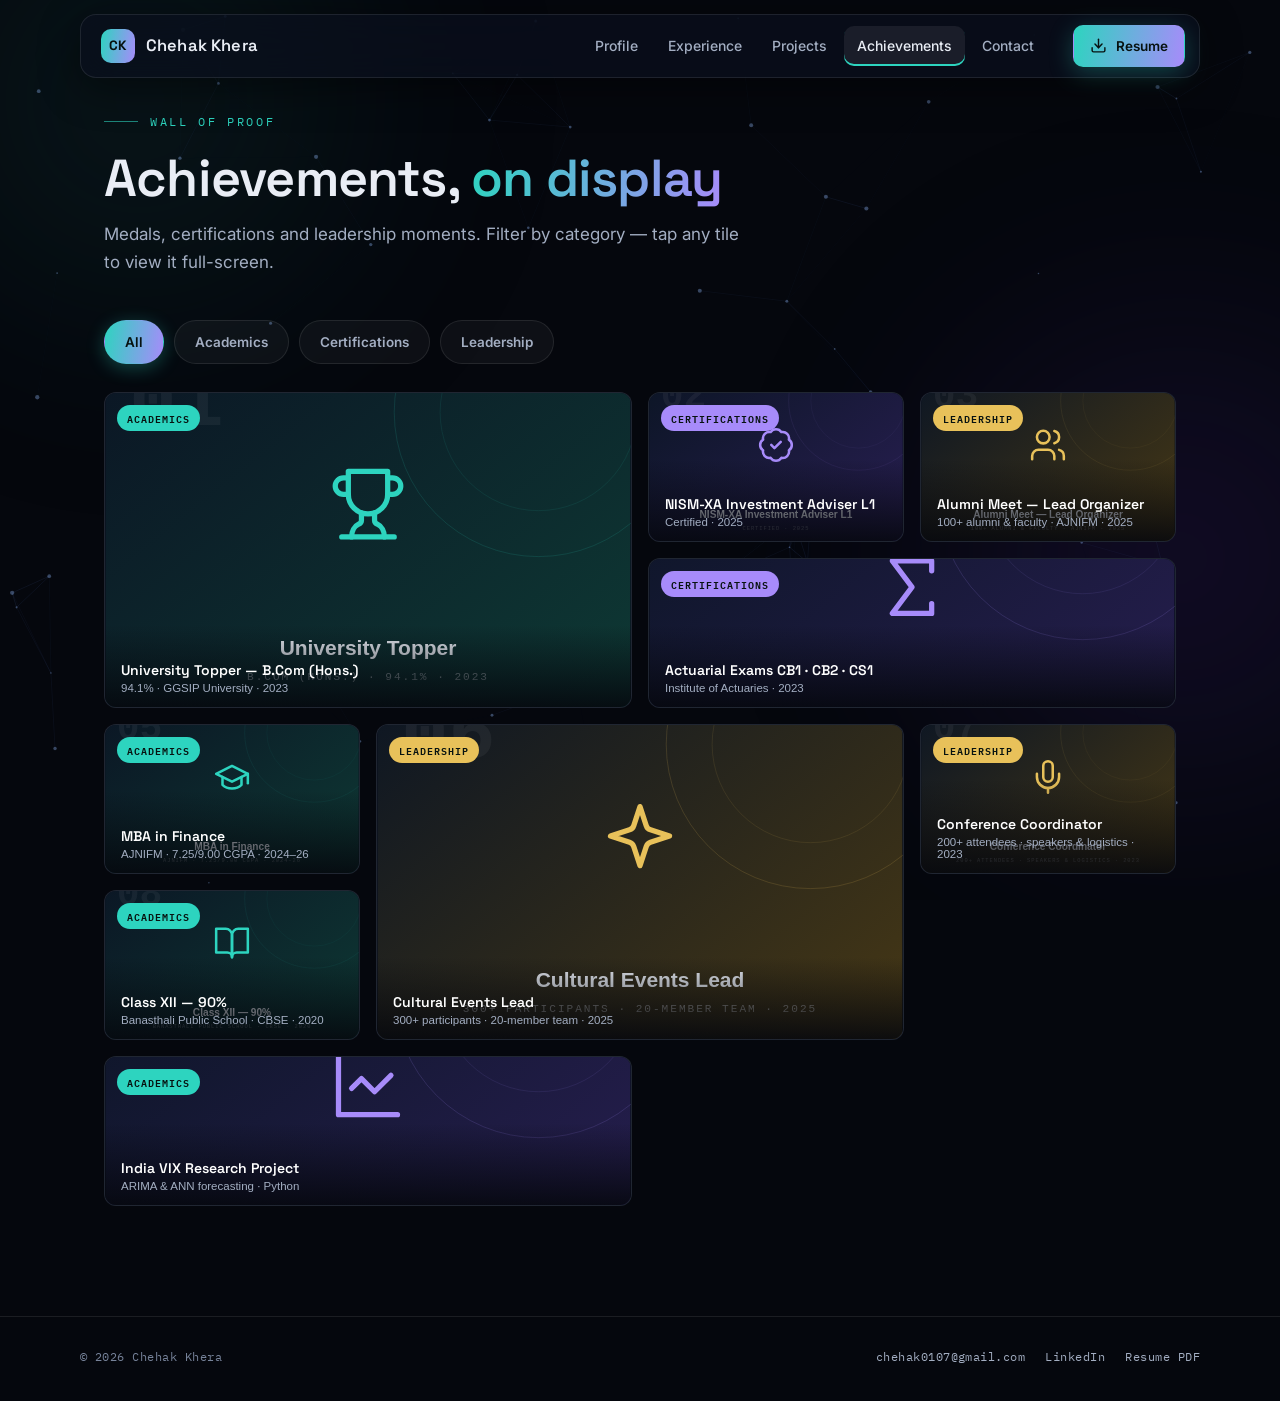
==== achievements.html @ e20065e0 "Chehak Khera personal site — futuristic glassmorphism, 5 pages" ====
<!DOCTYPE html>
<html lang="en">
<head>
<meta charset="UTF-8">
<meta name="viewport" content="width=device-width, initial-scale=1.0">
<title>Achievements — Chehak Khera</title>
<meta name="description" content="Chehak Khera's achievements gallery: university topper medal, actuarial exam milestones, NISM-XA certification and leadership highlights — filterable and full-screen.">
<meta property="og:type" content="website">
<meta property="og:title" content="Achievements — Chehak Khera">
<meta property="og:description" content="University topper · Actuarial exams CB1 CB2 CS1 · NISM-XA · Leadership — in a full-screen gallery.">
<meta property="og:image" content="images/og-image.png">
<meta name="twitter:card" content="summary_large_image">
<link rel="icon" type="image/svg+xml" href="images/favicon.svg">
<link rel="preconnect" href="https://fonts.googleapis.com">
<link rel="preconnect" href="https://fonts.gstatic.com" crossorigin>
<link href="https://fonts.googleapis.com/css2?family=Space+Grotesk:wght@400;500;600;700&family=Inter:wght@400;500;600&family=IBM+Plex+Mono:wght@400;500&display=swap" rel="stylesheet">
<link rel="stylesheet" href="css/site.css">
<noscript><style>.reveal{opacity:1 !important;transform:none !important}</style></noscript>
</head>
<body data-page="achievements">
<a class="skip-link" href="#main">Skip to main content</a>
<div class="aurora" aria-hidden="true"></div>
<canvas id="bg-particles" aria-hidden="true"></canvas>

<header class="nav">
  <a class="brand" href="index.html"><span class="brand-mark">CK</span>Chehak Khera</a>
  <nav class="nav-links" id="navLinks" aria-label="Main navigation">
    <a href="index.html" data-page="home">Profile</a>
    <a href="experience.html" data-page="experience">Experience</a>
    <a href="projects.html" data-page="projects">Projects</a>
    <a href="achievements.html" data-page="achievements">Achievements</a>
    <a href="contact.html" data-page="contact">Contact</a>
  </nav>
  <a class="btn btn-primary btn-small nav-cta" href="assets/Chehak_Khera_Resume.pdf" download>
    <svg viewBox="0 0 24 24" fill="none" stroke="currentColor" stroke-width="2" stroke-linecap="round" stroke-linejoin="round" aria-hidden="true"><path d="M21 15v4a2 2 0 0 1-2 2H5a2 2 0 0 1-2-2v-4"/><polyline points="7 10 12 15 17 10"/><line x1="12" y1="15" x2="12" y2="3"/></svg>
    Resume
  </a>
  <button class="nav-toggle" aria-label="Open menu" aria-expanded="false" aria-controls="navLinks">
    <svg viewBox="0 0 24 24" fill="none" stroke="currentColor" stroke-width="2" stroke-linecap="round" aria-hidden="true"><line x1="4" y1="7" x2="20" y2="7"/><line x1="4" y1="12" x2="20" y2="12"/><line x1="4" y1="17" x2="20" y2="17"/></svg>
  </button>
</header>

<main id="main">
  <div class="wrap">
    <p class="eyebrow reveal">Wall of proof</p>
    <h1 class="page-title reveal d1">Achievements, <span class="grad-text">on display</span></h1>
    <p class="page-sub reveal d2">Medals, certifications and leadership moments. Filter by category — tap any tile to view it full-screen.</p>

    <div class="filter-bar reveal d2" role="group" aria-label="Filter achievements">
      <button class="filter-btn active" data-filter="all" aria-pressed="true">All</button>
      <button class="filter-btn" data-filter="academics" aria-pressed="false">Academics</button>
      <button class="filter-btn" data-filter="certifications" aria-pressed="false">Certifications</button>
      <button class="filter-btn" data-filter="leadership" aria-pressed="false">Leadership</button>
    </div>

    <section id="gallery" class="gallery reveal d3" aria-label="Achievements gallery"></section>
  </div>
</main>

<div id="lightbox" class="lightbox" role="dialog" aria-modal="true" aria-label="Achievement viewer">
  <button class="lb-btn lb-close" aria-label="Close viewer">
    <svg viewBox="0 0 24 24" fill="none" stroke="currentColor" stroke-width="2" stroke-linecap="round" aria-hidden="true"><line x1="18" y1="6" x2="6" y2="18"/><line x1="6" y1="6" x2="18" y2="18"/></svg>
  </button>
  <button class="lb-btn lb-prev" aria-label="Previous achievement">
    <svg viewBox="0 0 24 24" fill="none" stroke="currentColor" stroke-width="2" stroke-linecap="round" stroke-linejoin="round" aria-hidden="true"><polyline points="15 18 9 12 15 6"/></svg>
  </button>
  <button class="lb-btn lb-next" aria-label="Next achievement">
    <svg viewBox="0 0 24 24" fill="none" stroke="currentColor" stroke-width="2" stroke-linecap="round" stroke-linejoin="round" aria-hidden="true"><polyline points="9 18 15 12 9 6"/></svg>
  </button>
  <div class="lb-img-wrap"><img src="" alt=""></div>
  <div class="lb-cap">
    <div class="lb-title"></div>
    <div class="lb-sub"></div>
  </div>
  <div class="lb-count"></div>
</div>

<footer>
  <div class="foot-inner">
    <span>© <span id="year">2026</span> Chehak Khera</span>
    <div class="foot-links">
      <a href="mailto:chehak0107@gmail.com">chehak0107@gmail.com</a>
      <a href="https://www.linkedin.com/in/chehak-khera-6b0392237" target="_blank" rel="noopener">LinkedIn</a>
      <a href="assets/Chehak_Khera_Resume.pdf" download>Resume PDF</a>
    </div>
  </div>
</footer>

<script src="js/site.js"></script>
<script src="js/gallery.js"></script>
</body>
</html>
---- css/site.css ----
/* ============================================================
   Chehak Khera — personal site
   Design system: futuristic dark glassmorphism
   Base #05070d · glass panels · aurora teal→violet · gold accent
   Type: Space Grotesk (display) / Inter (body) / IBM Plex Mono (data)
   ============================================================ */

:root{
  --bg:#05070d;
  --bg-2:#0a101e;
  --glass:rgba(255,255,255,0.04);
  --glass-strong:rgba(255,255,255,0.07);
  --stroke:rgba(255,255,255,0.09);
  --stroke-bright:rgba(255,255,255,0.18);
  --text:#e9edf5;
  --muted:#a3aec2;
  --faint:#77839a;
  --teal:#2dd4bf;
  --violet:#8b5cf6;
  --violet-light:#a78bfa;
  --gold:#e8c15a;
  --grad:linear-gradient(100deg,var(--teal),var(--violet-light));
  --radius:18px;
  --radius-sm:12px;
  --nav-h:64px;
  --font-display:'Space Grotesk',sans-serif;
  --font-body:'Inter',sans-serif;
  --font-mono:'IBM Plex Mono',monospace;
  /* z-scale */
  --z-bg:-1; --z-nav:50; --z-lightbox:100;
}

*{box-sizing:border-box;margin:0;padding:0;}
html{scroll-behavior:smooth;}
@view-transition{navigation:auto;}

body{
  background:var(--bg);
  color:var(--text);
  font-family:var(--font-body);
  font-size:16px;
  line-height:1.65;
  -webkit-font-smoothing:antialiased;
  overflow-x:hidden;
  min-height:100vh;
}

::selection{background:rgba(45,212,191,0.35);color:#fff;}

/* ---------- background layers ---------- */
#bg-particles{
  position:fixed;inset:0;width:100%;height:100%;
  z-index:var(--z-bg);pointer-events:none;
}
.aurora{
  position:fixed;inset:0;z-index:var(--z-bg);pointer-events:none;overflow:hidden;
}
.aurora::before,.aurora::after{
  content:"";position:absolute;border-radius:50%;filter:blur(110px);opacity:0.32;
  will-change:transform;
}
.aurora::before{
  width:640px;height:640px;left:-180px;top:-220px;
  background:radial-gradient(circle,#134e4a 0%,transparent 65%);
  animation:drift-a 26s ease-in-out infinite alternate;
}
.aurora::after{
  width:720px;height:720px;right:-260px;top:22%;
  background:radial-gradient(circle,#3b1f7a 0%,transparent 65%);
  animation:drift-b 32s ease-in-out infinite alternate;
}
@keyframes drift-a{from{transform:translate(0,0)}to{transform:translate(110px,70px)}}
@keyframes drift-b{from{transform:translate(0,0)}to{transform:translate(-130px,-60px)}}

/* ---------- layout ---------- */
.wrap{max-width:1120px;margin:0 auto;padding:0 24px;}
main{padding-top:calc(var(--nav-h) + 48px);padding-bottom:40px;}

/* ---------- nav ---------- */
.nav{
  position:fixed;top:14px;left:16px;right:16px;z-index:var(--z-nav);
  max-width:1120px;margin:0 auto;height:var(--nav-h);
  display:flex;align-items:center;gap:20px;
  padding:0 14px 0 20px;
  background:rgba(10,16,30,0.72);
  backdrop-filter:blur(18px);-webkit-backdrop-filter:blur(18px);
  border:1px solid var(--stroke);
  border-radius:16px;
  box-shadow:0 10px 40px rgba(0,0,0,0.45);
}
.brand{
  display:flex;align-items:center;gap:11px;
  font-family:var(--font-display);font-weight:600;font-size:16.5px;
  color:var(--text);text-decoration:none;letter-spacing:0.01em;white-space:nowrap;
}
.brand-mark{
  width:34px;height:34px;border-radius:10px;flex-shrink:0;
  display:flex;align-items:center;justify-content:center;
  background:var(--grad);
  color:#06110f;font-size:13.5px;font-weight:700;letter-spacing:0.02em;
}
.nav-links{display:flex;align-items:center;gap:4px;margin-left:auto;}
.nav-links a{
  color:var(--muted);text-decoration:none;font-size:14px;font-weight:500;
  padding:8px 13px;border-radius:10px;
  transition:color 0.2s,background 0.2s;
}
.nav-links a:hover{color:var(--text);background:var(--glass-strong);}
.nav-links a.active{
  color:var(--text);
  background:var(--glass-strong);
  box-shadow:inset 0 -2px 0 0 var(--teal);
}
.nav-cta{margin-left:6px;}
.nav-toggle{
  display:none;margin-left:auto;
  width:44px;height:44px;border:none;background:none;cursor:pointer;
  border-radius:10px;color:var(--text);
  align-items:center;justify-content:center;
}
.nav-toggle:hover{background:var(--glass-strong);}
.nav-toggle svg{width:24px;height:24px;}

/* ---------- buttons ---------- */
.btn{
  display:inline-flex;align-items:center;justify-content:center;gap:9px;
  font-family:var(--font-body);font-weight:600;font-size:14.5px;
  padding:12px 22px;border-radius:12px;cursor:pointer;text-decoration:none;
  border:1px solid transparent;
  transition:transform 0.2s,box-shadow 0.2s,background 0.2s,border-color 0.2s;
  min-height:44px;
}
.btn svg{width:17px;height:17px;flex-shrink:0;}
.btn-primary{
  background:var(--grad);color:#071210;
  box-shadow:0 6px 24px rgba(45,212,191,0.28);
}
.btn-primary:hover{box-shadow:0 8px 32px rgba(139,92,246,0.4);transform:translateY(-1px);}
.btn-ghost{
  background:var(--glass);color:var(--text);border-color:var(--stroke);
  backdrop-filter:blur(8px);
}
.btn-ghost:hover{border-color:var(--stroke-bright);background:var(--glass-strong);}
.btn-small{padding:9px 16px;font-size:13.5px;min-height:40px;border-radius:10px;}

/* focus visibility */
a:focus-visible,button:focus-visible,input:focus-visible,[tabindex]:focus-visible{
  outline:2px solid var(--teal);outline-offset:3px;border-radius:6px;
}

/* skip-to-content + screen-reader-only helper */
.skip-link{
  position:fixed;top:-60px;left:16px;z-index:calc(var(--z-nav) + 1);
  background:var(--grad);color:#071210;font-weight:600;font-size:14px;
  padding:11px 20px;border-radius:12px;text-decoration:none;
  transition:top 0.2s ease;
}
.skip-link:focus{top:14px;}
.sr-only{
  position:absolute;width:1px;height:1px;padding:0;margin:-1px;overflow:hidden;
  clip:rect(0,0,0,0);white-space:nowrap;border:0;
}

/* ---------- glass card ---------- */
.glass{
  position:relative;
  background:var(--glass);
  border:1px solid var(--stroke);
  border-radius:var(--radius);
  backdrop-filter:blur(14px);-webkit-backdrop-filter:blur(14px);
  overflow:hidden;
}
/* cursor spotlight (–-mx/–-my set by JS) */
.glass::before{
  content:"";position:absolute;inset:0;border-radius:inherit;pointer-events:none;
  background:radial-gradient(420px circle at var(--mx,50%) var(--my,50%),rgba(139,92,246,0.12),transparent 42%);
  opacity:0;transition:opacity 0.3s;
}
.glass:hover::before{opacity:1;}

/* 3D tilt */
.tilt{
  transform-style:preserve-3d;
  transform:perspective(900px) rotateX(var(--rx,0deg)) rotateY(var(--ry,0deg));
  transition:transform 0.25s ease,border-color 0.25s,box-shadow 0.25s;
}
.tilt:hover{border-color:var(--stroke-bright);box-shadow:0 18px 50px rgba(0,0,0,0.5);}

/* ---------- typography helpers ---------- */
h1,h2,h3{font-family:var(--font-display);font-weight:600;letter-spacing:-0.015em;}
.grad-text{
  background:var(--grad);
  -webkit-background-clip:text;background-clip:text;
  -webkit-text-fill-color:transparent;color:transparent;
}
.eyebrow{
  font-family:var(--font-mono);font-size:12px;letter-spacing:0.22em;
  text-transform:uppercase;color:var(--teal);
  display:flex;align-items:center;gap:12px;margin-bottom:18px;
}
.eyebrow::before{content:"";width:34px;height:1px;background:var(--teal);opacity:0.6;}
.page-title{font-size:clamp(34px,5vw,52px);line-height:1.08;margin-bottom:14px;}
.page-sub{color:var(--muted);font-size:17px;max-width:640px;margin-bottom:44px;}
.sec-h{
  font-size:24px;margin:56px 0 22px;display:flex;align-items:baseline;gap:12px;
}
.sec-h .n{font-family:var(--font-mono);font-size:12.5px;color:var(--gold);letter-spacing:0.1em;}

/* ---------- hero (index) ---------- */
.hero{padding:56px 0 20px;position:relative;}
.hero-badge{
  display:inline-flex;align-items:center;gap:9px;
  font-family:var(--font-mono);font-size:12px;letter-spacing:0.12em;text-transform:uppercase;
  color:var(--muted);border:1px solid var(--stroke);border-radius:999px;
  padding:8px 16px;margin-bottom:26px;background:var(--glass);
  backdrop-filter:blur(8px);
}
.hero-badge .pulse{
  width:8px;height:8px;border-radius:50%;background:var(--teal);position:relative;flex-shrink:0;
}
.hero-badge .pulse::after{
  content:"";position:absolute;inset:-4px;border-radius:50%;
  border:1px solid var(--teal);animation:pulse-ring 2.2s ease-out infinite;
}
@keyframes pulse-ring{0%{transform:scale(0.5);opacity:1}100%{transform:scale(1.6);opacity:0}}
.hero h1{font-size:clamp(46px,8vw,86px);line-height:1.02;margin-bottom:22px;}
.hero-sub{font-size:clamp(16px,2vw,19px);color:var(--muted);max-width:620px;margin-bottom:34px;}
.hero-sub b{color:var(--text);font-weight:600;}
.hero-ctas{display:flex;gap:14px;flex-wrap:wrap;margin-bottom:56px;}

/* ---------- ticker ---------- */
.ticker{
  border-top:1px solid var(--stroke);border-bottom:1px solid var(--stroke);
  overflow:hidden;white-space:nowrap;position:relative;
  background:rgba(10,16,30,0.5);
  mask-image:linear-gradient(90deg,transparent,#000 8%,#000 92%,transparent);
  -webkit-mask-image:linear-gradient(90deg,transparent,#000 8%,#000 92%,transparent);
}
.ticker-track{display:inline-flex;align-items:center;animation:scroll 34s linear infinite;padding:13px 0;}
@keyframes scroll{0%{transform:translateX(0)}100%{transform:translateX(-50%)}}
.tick{
  font-family:var(--font-mono);font-size:12.5px;color:var(--muted);
  padding:0 28px;display:inline-flex;align-items:center;gap:9px;white-space:nowrap;
}
.tick b{color:var(--teal);font-weight:500;}
.tick .bar{display:inline-block;width:1px;height:13px;background:var(--stroke-bright);margin-left:28px;}

/* ---------- bento ---------- */
.bento{
  display:grid;gap:16px;
  grid-template-columns:repeat(4,1fr);
}
.bento .span-2{grid-column:span 2;}
.bento .row-2{grid-row:span 2;}

.stat-card{padding:26px 26px 22px;display:flex;flex-direction:column;justify-content:flex-end;min-height:150px;}
.stat-card .num{
  font-family:var(--font-display);font-size:clamp(34px,4vw,46px);font-weight:600;line-height:1;
  display:flex;align-items:baseline;gap:4px;
}
.stat-card .num .unit{font-size:19px;color:var(--muted);font-weight:500;}
.stat-card .lbl{color:var(--muted);font-size:13.5px;margin-top:9px;}
.stat-card .ico{
  position:absolute;top:20px;right:20px;width:34px;height:34px;color:var(--violet-light);opacity:0.85;
}
.stat-card .ico svg{width:100%;height:100%;}

/* teaser cards on home */
.teaser{padding:30px;display:flex;flex-direction:column;gap:12px;min-height:210px;text-decoration:none;color:var(--text);cursor:pointer;}
.teaser .t-ico{width:40px;height:40px;border-radius:12px;background:var(--glass-strong);border:1px solid var(--stroke);display:flex;align-items:center;justify-content:center;color:var(--teal);}
.teaser .t-ico svg{width:20px;height:20px;}
.teaser h3{font-size:19px;}
.teaser p{color:var(--muted);font-size:14px;flex-grow:1;}
.teaser .t-link{
  font-family:var(--font-mono);font-size:12.5px;color:var(--teal);letter-spacing:0.06em;
  display:inline-flex;align-items:center;gap:7px;transition:gap 0.2s;
}
.teaser:hover .t-link{gap:12px;}
.teaser .t-link svg{width:14px;height:14px;}

/* ---------- timeline (experience) ---------- */
.timeline{position:relative;padding-left:36px;}
.timeline::before{
  content:"";position:absolute;left:8px;top:6px;bottom:6px;width:2px;
  background:linear-gradient(180deg,var(--teal),var(--violet),transparent);
  opacity:0.55;border-radius:2px;
}
.t-item{position:relative;margin-bottom:26px;}
.t-item::before{
  content:"";position:absolute;left:-36px;top:26px;width:14px;height:14px;border-radius:50%;
  background:var(--bg);border:3px solid var(--teal);
  box-shadow:0 0 16px rgba(45,212,191,0.6);
}
.t-item.violet::before{border-color:var(--violet-light);box-shadow:0 0 16px rgba(167,139,250,0.6);}
.t-card{padding:26px 28px;}
.t-meta{display:flex;align-items:center;gap:14px;flex-wrap:wrap;margin-bottom:8px;}
.t-year{font-family:var(--font-mono);font-size:12.5px;color:var(--gold);letter-spacing:0.08em;}
.t-tag{
  font-size:11.5px;font-weight:600;letter-spacing:0.05em;text-transform:uppercase;
  padding:4px 11px;border-radius:999px;
  background:rgba(45,212,191,0.12);color:var(--teal);border:1px solid rgba(45,212,191,0.25);
}
.t-card h3{font-size:19px;}
.t-org{color:var(--violet-light);font-size:14px;font-weight:600;margin:3px 0 14px;}
.t-card ul{padding-left:19px;color:var(--muted);font-size:14.5px;}
.t-card li{margin-bottom:7px;}
.t-card li b{color:var(--teal);font-weight:600;}

/* education / cert grids */
.edu-grid{display:grid;grid-template-columns:repeat(2,1fr);gap:16px;}
.edu-card{padding:24px 26px;}
.edu-card .deg{font-family:var(--font-display);font-size:17px;font-weight:600;}
.edu-card .inst{color:var(--muted);font-size:13.5px;margin-top:5px;line-height:1.55;}
.edu-card .score{
  font-family:var(--font-mono);font-size:13px;color:var(--teal);margin-top:12px;
  display:inline-block;padding:5px 12px;border-radius:8px;
  background:rgba(45,212,191,0.1);border:1px solid rgba(45,212,191,0.22);
}
.edu-card .score.gold{color:var(--gold);background:rgba(232,193,90,0.1);border-color:rgba(232,193,90,0.25);}

.chip-wrap{display:flex;flex-wrap:wrap;gap:9px;}
.chip{
  font-size:13px;font-weight:500;padding:8px 15px;border-radius:999px;
  background:var(--glass);border:1px solid var(--stroke);color:var(--muted);
  backdrop-filter:blur(6px);transition:color 0.2s,border-color 0.2s;
}
.chip:hover{color:var(--text);border-color:var(--stroke-bright);}

/* ---------- projects ---------- */
.proj{padding:30px;margin-bottom:26px;}
.proj-head{display:flex;align-items:flex-start;justify-content:space-between;gap:18px;flex-wrap:wrap;margin-bottom:8px;}
.proj h3{font-size:21px;}
.proj .p-tools{font-family:var(--font-mono);font-size:11.5px;color:var(--faint);letter-spacing:0.05em;}
.proj .p-desc{color:var(--muted);font-size:14.5px;max-width:640px;margin-bottom:22px;}
.demo-note{
  font-family:var(--font-mono);font-size:10.5px;color:var(--faint);
  letter-spacing:0.08em;text-transform:uppercase;margin-top:14px;
}
.chart-frame{
  background:rgba(5,7,13,0.55);border:1px solid var(--stroke);border-radius:var(--radius-sm);
  padding:18px 14px 8px;overflow:hidden;
}
.chart-frame svg{width:100%;height:auto;display:block;}
.legend{display:flex;gap:22px;flex-wrap:wrap;margin-top:12px;padding:0 6px;}
.legend span{display:inline-flex;align-items:center;gap:8px;font-size:12.5px;color:var(--muted);}
.legend i{width:14px;height:3px;border-radius:2px;display:inline-block;}

/* retirement calculator */
.calc{display:grid;grid-template-columns:1.15fr 1fr;gap:30px;align-items:center;}
.calc-controls label{
  display:block;font-size:13.5px;font-weight:500;color:var(--muted);margin:18px 0 8px;
}
.calc-controls label:first-child{margin-top:0;}
.calc-controls label output{float:right;font-family:var(--font-mono);color:var(--teal);font-size:13px;}
input[type=range]{
  width:100%;height:26px;appearance:none;-webkit-appearance:none;background:none;cursor:pointer;
}
input[type=range]::-webkit-slider-runnable-track{
  height:5px;border-radius:3px;
  background:linear-gradient(90deg,var(--teal) var(--fill,50%),rgba(255,255,255,0.12) var(--fill,50%));
}
input[type=range]::-webkit-slider-thumb{
  appearance:none;-webkit-appearance:none;width:18px;height:18px;border-radius:50%;
  background:#fff;border:4px solid var(--teal);margin-top:-6.5px;
  box-shadow:0 0 12px rgba(45,212,191,0.7);
}
input[type=range]::-moz-range-track{height:5px;border-radius:3px;background:rgba(255,255,255,0.12);}
input[type=range]::-moz-range-progress{height:5px;border-radius:3px;background:var(--teal);}
input[type=range]::-moz-range-thumb{width:11px;height:11px;border-radius:50%;background:#fff;border:4px solid var(--teal);}
.calc-result{
  text-align:center;padding:34px 22px;border-radius:var(--radius-sm);
  background:radial-gradient(circle at 50% 0%,rgba(139,92,246,0.16),transparent 70%);
  border:1px solid var(--stroke);
}
.calc-result .cr-lbl{font-family:var(--font-mono);font-size:11.5px;letter-spacing:0.16em;text-transform:uppercase;color:var(--muted);}
.calc-result .cr-num{
  font-family:var(--font-display);font-size:clamp(36px,4.5vw,50px);font-weight:600;margin:10px 0 4px;
}
.calc-result .cr-sub{color:var(--faint);font-size:12.5px;}

/* ---------- achievements gallery ---------- */
.filter-bar{display:flex;gap:10px;flex-wrap:wrap;margin-bottom:28px;}
.filter-btn{
  font-family:var(--font-body);font-size:13.5px;font-weight:600;color:var(--muted);
  background:var(--glass);border:1px solid var(--stroke);border-radius:999px;
  padding:10px 20px;cursor:pointer;min-height:44px;
  transition:color 0.2s,border-color 0.2s,background 0.2s,box-shadow 0.2s;
}
.filter-btn:hover{color:var(--text);border-color:var(--stroke-bright);}
.filter-btn.active{
  color:#071210;background:var(--grad);border-color:transparent;
  box-shadow:0 4px 18px rgba(45,212,191,0.3);
}
.gallery{
  display:grid;gap:16px;
  grid-template-columns:repeat(4,1fr);
  grid-auto-rows:150px;
  grid-auto-flow:dense;
}
.g-tile{
  position:relative;border-radius:var(--radius-sm);overflow:hidden;cursor:pointer;
  border:1px solid var(--stroke);background:var(--bg-2);
  padding:0;text-align:left;display:block;width:100%;height:100%;
  transition:transform 0.3s,border-color 0.3s,box-shadow 0.3s,opacity 0.3s;
}
.g-tile:hover{transform:translateY(-4px);border-color:var(--stroke-bright);box-shadow:0 16px 44px rgba(0,0,0,0.55);}
.g-tile.lg{grid-column:span 2;grid-row:span 2;}
.g-tile.wide{grid-column:span 2;}
.g-tile img{width:100%;height:100%;object-fit:cover;display:block;transition:transform 0.5s ease;}
.g-tile:hover img{transform:scale(1.06);}
.g-cap{
  position:absolute;inset:auto 0 0 0;padding:36px 16px 13px;
  background:linear-gradient(180deg,transparent,rgba(5,7,13,0.88));
  pointer-events:none;
}
.g-cap .g-title{font-family:var(--font-display);font-size:14px;font-weight:600;color:#fff;line-height:1.3;}
.g-cap .g-sub{font-size:11.5px;color:var(--muted);margin-top:3px;}
.g-tile .g-cat{
  position:absolute;top:12px;left:12px;
  font-family:var(--font-mono);font-size:10px;letter-spacing:0.1em;text-transform:uppercase;
  padding:4px 10px;border-radius:999px;color:#071210;font-weight:600;
  background:var(--teal);
}
.g-tile[data-cat=certifications] .g-cat{background:var(--violet-light);}
.g-tile[data-cat=leadership] .g-cat{background:var(--gold);}
.g-tile.hidden{display:none;}

/* lightbox */
.lightbox{
  position:fixed;inset:0;z-index:var(--z-lightbox);
  background:rgba(3,5,10,0.92);backdrop-filter:blur(12px);
  display:none;align-items:center;justify-content:center;flex-direction:column;gap:18px;
  padding:56px 20px 30px;
}
.lightbox.open{display:flex;}
.lb-img-wrap{max-width:min(920px,94vw);width:100%;}
.lb-img-wrap img{
  width:100%;max-height:66vh;object-fit:contain;display:block;
  border-radius:var(--radius-sm);border:1px solid var(--stroke-bright);
  box-shadow:0 30px 90px rgba(0,0,0,0.7);
}
.lb-cap{text-align:center;max-width:640px;}
.lb-cap .lb-title{font-family:var(--font-display);font-size:18px;font-weight:600;}
.lb-cap .lb-sub{color:var(--muted);font-size:13.5px;margin-top:4px;}
.lb-count{font-family:var(--font-mono);font-size:12px;color:var(--faint);letter-spacing:0.14em;}
.lb-btn{
  position:absolute;width:46px;height:46px;border-radius:50%;
  background:var(--glass-strong);border:1px solid var(--stroke);color:var(--text);
  display:flex;align-items:center;justify-content:center;cursor:pointer;
  transition:background 0.2s,border-color 0.2s;
  backdrop-filter:blur(8px);
}
.lb-btn:hover{background:rgba(255,255,255,0.14);border-color:var(--stroke-bright);}
.lb-btn svg{width:20px;height:20px;}
.lb-close{top:18px;right:18px;}
.lb-prev{left:14px;top:50%;transform:translateY(-50%);}
.lb-next{right:14px;top:50%;transform:translateY(-50%);}

/* ---------- contact ---------- */
.contact-grid{display:grid;grid-template-columns:1.25fr 1fr;gap:24px;align-items:stretch;}
.contact-card{padding:38px;display:flex;flex-direction:column;gap:6px;}
.c-row{
  display:flex;align-items:center;gap:16px;padding:15px 4px;
  border-bottom:1px solid var(--stroke);text-decoration:none;color:var(--text);
  transition:padding-left 0.2s;
}
a.c-row:hover{padding-left:10px;}
.c-row:last-of-type{border-bottom:none;}
.c-ico{
  width:42px;height:42px;border-radius:12px;flex-shrink:0;
  background:var(--glass-strong);border:1px solid var(--stroke);
  display:flex;align-items:center;justify-content:center;color:var(--teal);
}
.c-ico svg{width:19px;height:19px;}
.c-lbl{font-family:var(--font-mono);font-size:10.5px;letter-spacing:0.14em;text-transform:uppercase;color:var(--faint);}
.c-val{font-size:15px;font-weight:500;}
.qr-card{padding:34px;display:flex;flex-direction:column;align-items:center;justify-content:center;gap:16px;text-align:center;}
.qr-box{
  background:#fff;border-radius:14px;padding:14px;line-height:0;
  box-shadow:0 10px 40px rgba(45,212,191,0.18);
}
.qr-box svg,.qr-box img{width:168px;height:168px;display:block;}
.qr-card p{color:var(--muted);font-size:13px;max-width:230px;}
.roles-strip{margin-top:24px;padding:22px 28px;display:flex;align-items:center;gap:18px;flex-wrap:wrap;}
.roles-strip .rs-lbl{font-family:var(--font-mono);font-size:11.5px;letter-spacing:0.14em;text-transform:uppercase;color:var(--gold);white-space:nowrap;}

/* ---------- footer ---------- */
footer{
  border-top:1px solid var(--stroke);margin-top:70px;
  padding:30px 24px 34px;
}
.foot-inner{
  max-width:1120px;margin:0 auto;display:flex;align-items:center;justify-content:space-between;
  gap:16px;flex-wrap:wrap;
  font-family:var(--font-mono);font-size:12px;color:var(--faint);letter-spacing:0.04em;
}
.foot-inner a{color:var(--muted);text-decoration:none;}
.foot-inner a:hover{color:var(--teal);}
.foot-links{display:flex;gap:20px;flex-wrap:wrap;}

/* ---------- reveal animations ---------- */
.reveal{opacity:0;transform:translateY(26px);transition:opacity 0.7s ease,transform 0.7s ease;}
.reveal.in{opacity:1;transform:none;}
.reveal.d1{transition-delay:0.08s;}
.reveal.d2{transition-delay:0.16s;}
.reveal.d3{transition-delay:0.24s;}

/* ---------- responsive ---------- */
@media (max-width:960px){
  .bento{grid-template-columns:repeat(2,1fr);}
  .gallery{grid-template-columns:repeat(2,1fr);grid-auto-rows:140px;}
  .calc{grid-template-columns:1fr;}
  .contact-grid{grid-template-columns:1fr;}
  .edu-grid{grid-template-columns:1fr;}
}
@media (max-width:720px){
  .nav-links{
    display:none;
    position:absolute;top:calc(var(--nav-h) + 10px);left:0;right:0;
    flex-direction:column;align-items:stretch;gap:6px;
    background:rgba(10,16,30,0.96);backdrop-filter:blur(20px);
    border:1px solid var(--stroke);border-radius:16px;padding:12px;
    box-shadow:0 20px 60px rgba(0,0,0,0.6);
  }
  .nav-links.open{display:flex;}
  .nav-links a{padding:13px 16px;font-size:15px;}
  .nav-toggle{display:flex;}
  .nav-cta{display:none;}
  main{padding-top:calc(var(--nav-h) + 34px);}
  .bento .span-2{grid-column:span 2;}
  .hero{padding-top:26px;}
  .hero-ctas .btn{flex:1;min-width:150px;}
  .timeline{padding-left:30px;}
  .t-item::before{left:-30px;}
  .g-tile.lg{grid-column:span 2;grid-row:span 2;}
}
@media (max-width:460px){
  .bento{grid-template-columns:1fr;}
  .bento .span-2{grid-column:span 1;}
  .gallery{grid-template-columns:1fr;grid-auto-rows:190px;}
  .g-tile.lg,.g-tile.wide{grid-column:span 1;grid-row:span 1;}
  .wrap{padding:0 18px;}
}

/* ---------- reduced motion ---------- */
@media (prefers-reduced-motion:reduce){
  html{scroll-behavior:auto;}
  *,*::before,*::after{animation-duration:0.01ms !important;animation-iteration-count:1 !important;transition-duration:0.01ms !important;}
  .ticker-track{animation:none;}
  .aurora::before,.aurora::after{animation:none;}
  .reveal{opacity:1;transform:none;}
  .tilt{transform:none !important;}
}
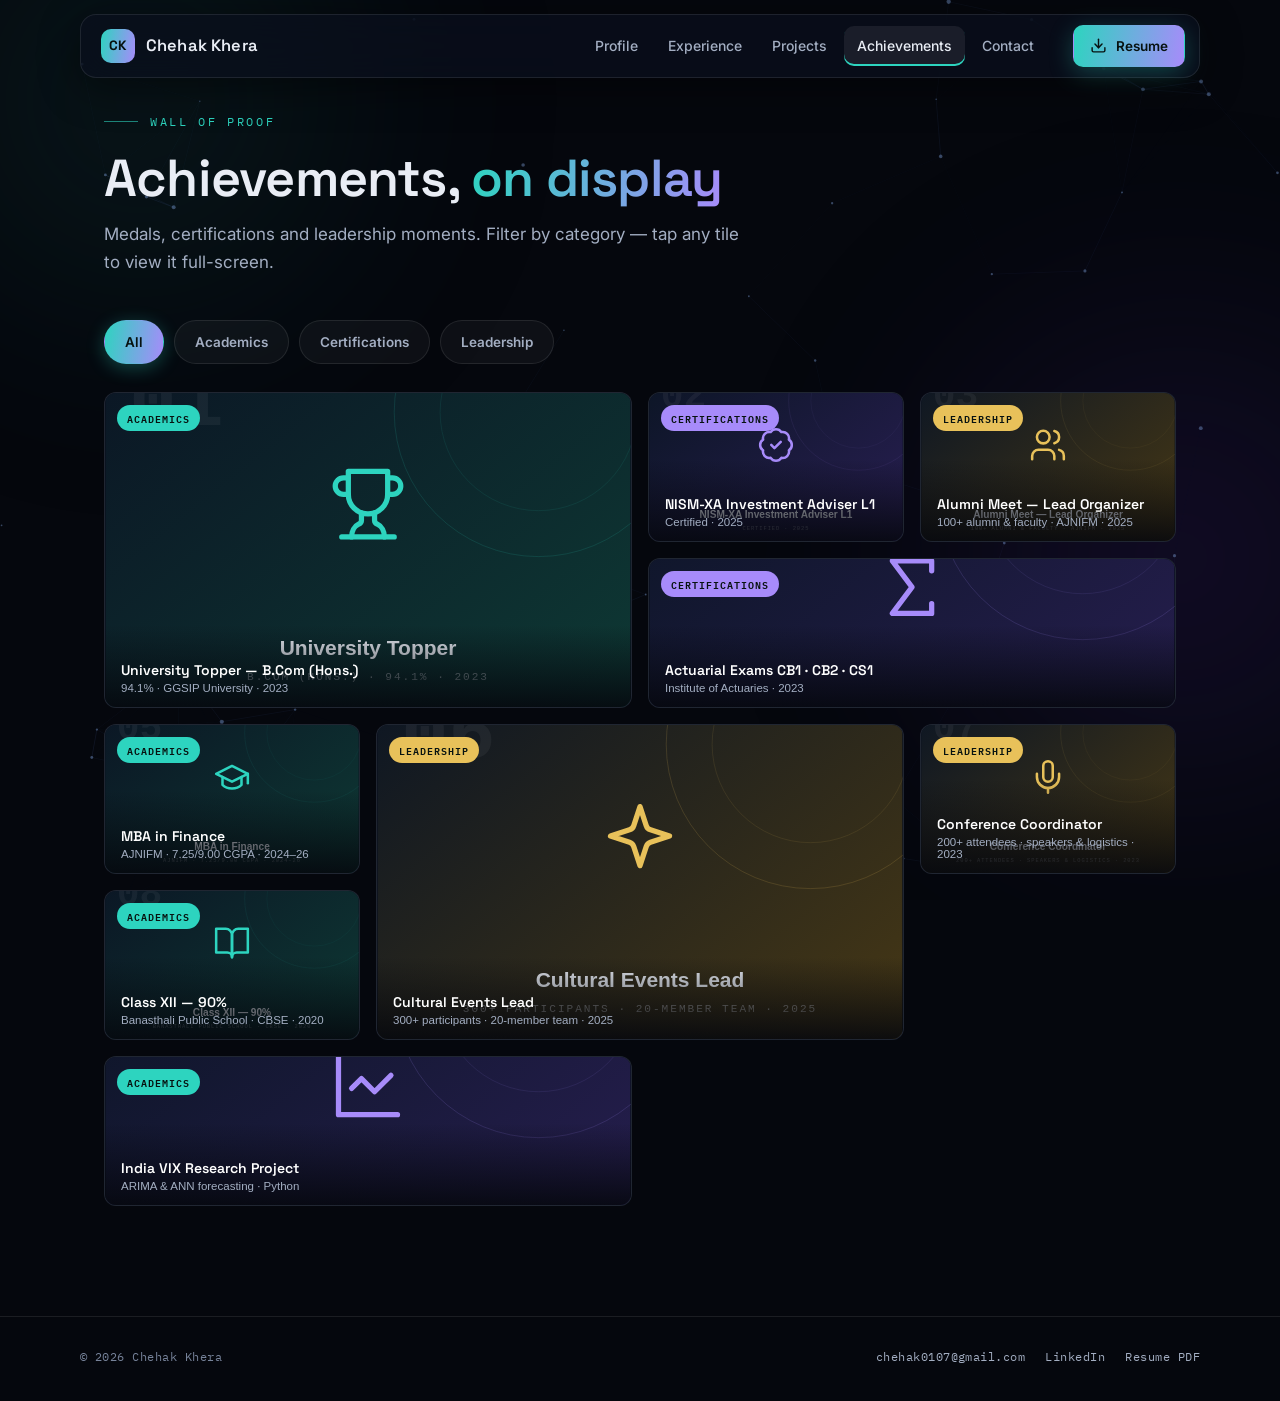
==== commit bae790b0: "Add rasterized OG image (jpg) + absolute OpenGraph URLs" ====
--- a/achievements.html
+++ b/achievements.html
@@ -8,7 +8,10 @@
 <meta property="og:type" content="website">
 <meta property="og:title" content="Achievements — Chehak Khera">
 <meta property="og:description" content="University topper · Actuarial exams CB1 CB2 CS1 · NISM-XA · Leadership — in a full-screen gallery.">
-<meta property="og:image" content="images/og-image.png">
+<meta property="og:url" content="https://chehak-khera.github.io/achievements.html">
+<meta property="og:image" content="https://chehak-khera.github.io/images/og-image.jpg">
+<meta property="og:image:width" content="1200">
+<meta property="og:image:height" content="630">
 <meta name="twitter:card" content="summary_large_image">
 <link rel="icon" type="image/svg+xml" href="images/favicon.svg">
 <link rel="preconnect" href="https://fonts.googleapis.com">
